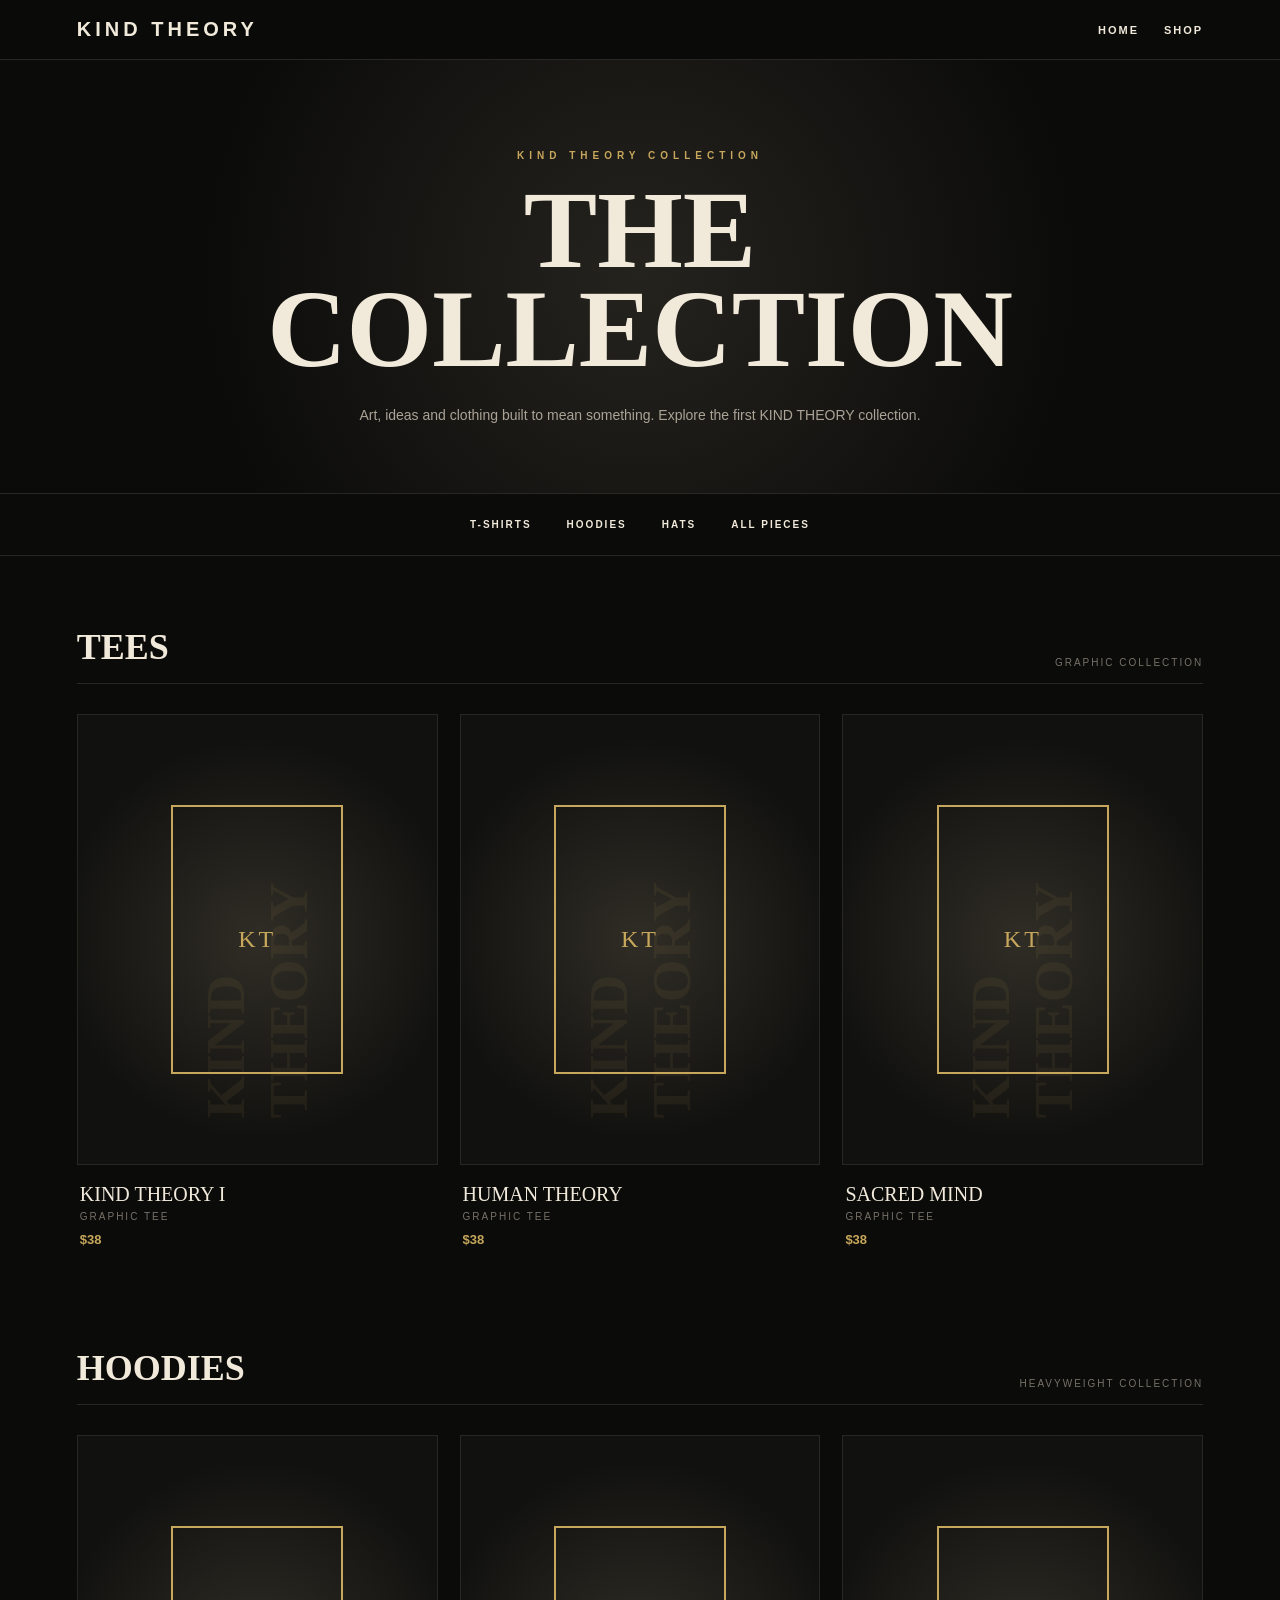
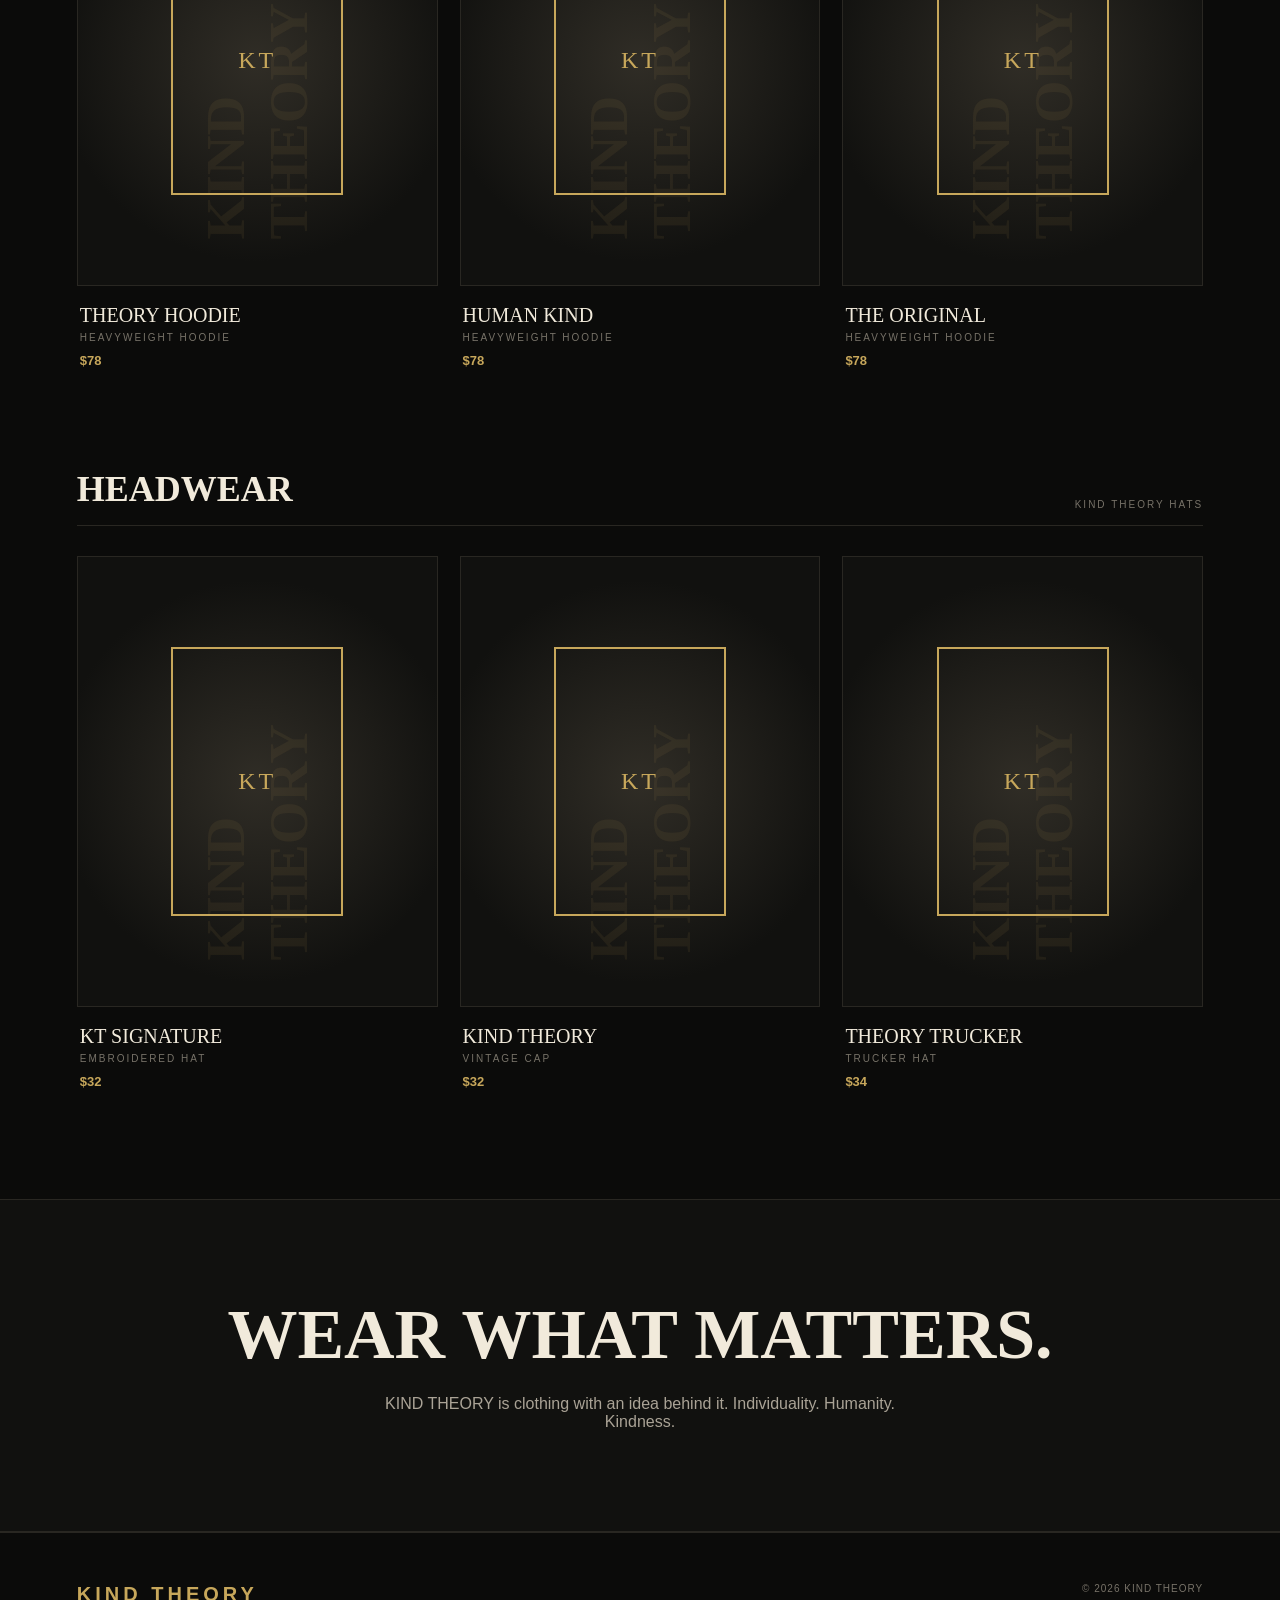
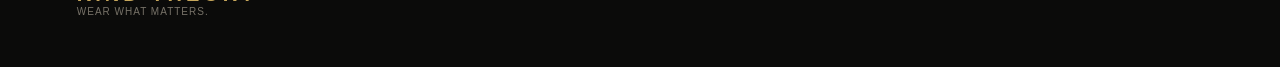
==== products.html @ f925eb09 "Create products.html" ====
<!DOCTYPE html>
<html lang="en">
<head>
  <meta charset="UTF-8">
  <meta name="viewport" content="width=device-width, initial-scale=1.0">

  <title>KIND THEORY — Shop</title>

  <style>
    * {
      box-sizing: border-box;
      margin: 0;
      padding: 0;
    }

    html {
      scroll-behavior: smooth;
    }

    body {
      background: #0b0b0a;
      color: #f1eadb;
      font-family: Arial, Helvetica, sans-serif;
    }

    a {
      color: inherit;
      text-decoration: none;
    }

    /* NAV */

    nav {
      position: sticky;
      top: 0;
      z-index: 100;
      background: rgba(11, 11, 10, 0.97);
      border-bottom: 1px solid #292722;

      display: flex;
      justify-content: space-between;
      align-items: center;

      padding: 18px 6%;
    }

    .logo {
      font-size: 20px;
      font-weight: 900;
      letter-spacing: 4px;
    }

    .nav-links {
      display: flex;
      gap: 25px;

      font-size: 11px;
      font-weight: bold;
      letter-spacing: 2px;
      text-transform: uppercase;
    }

    .nav-links a:hover {
      color: #c7a75b;
    }

    /* HEADER */

    .shop-header {
      text-align: center;
      padding: 90px 20px 65px;

      border-bottom: 1px solid #292722;

      background:
        radial-gradient(
          circle at center,
          #25231e 0%,
          #0b0b0a 65%
        );
    }

    .eyebrow {
      color: #c7a75b;
      font-size: 10px;
      font-weight: bold;
      letter-spacing: 5px;
      text-transform: uppercase;
      margin-bottom: 20px;
    }

    .shop-header h1 {
      font-family: Georgia, "Times New Roman", serif;
      font-size: clamp(55px, 10vw, 110px);
      line-height: .9;
      text-transform: uppercase;
    }

    .shop-header p {
      max-width: 600px;
      margin: 25px auto 0;

      color: #aaa396;

      font-size: 14px;
      line-height: 1.7;
    }

    /* COLLECTION NAV */

    .categories {
      display: flex;
      justify-content: center;
      gap: 35px;

      padding: 25px 20px;

      border-bottom: 1px solid #292722;

      font-size: 10px;
      font-weight: bold;
      letter-spacing: 2px;
      text-transform: uppercase;
    }

    .categories a:hover {
      color: #c7a75b;
    }

    /* PRODUCTS */

    .products-section {
      max-width: 1400px;
      margin: auto;
      padding: 70px 6%;
    }

    .section-title {
      display: flex;
      justify-content: space-between;
      align-items: end;

      margin-bottom: 30px;
      padding-bottom: 15px;

      border-bottom: 1px solid #292722;
    }

    .section-title h2 {
      font-family: Georgia, "Times New Roman", serif;
      font-size: 36px;
      text-transform: uppercase;
    }

    .section-title span {
      color: #777268;
      font-size: 10px;
      letter-spacing: 2px;
      text-transform: uppercase;
    }

    .product-grid {
      display: grid;
      grid-template-columns: repeat(3, 1fr);
      gap: 22px;
    }

    /* PRODUCT CARD */

    .product {
      display: block;
    }

    .product-image {
      aspect-ratio: 4 / 5;

      display: flex;
      align-items: center;
      justify-content: center;

      position: relative;
      overflow: hidden;

      background:
        radial-gradient(
          circle,
          #302d26 0%,
          #11110f 70%
        );

      border: 1px solid #292722;

      transition: transform .3s ease;
    }

    .product:hover .product-image {
      transform: translateY(-5px);
    }

    .product-image::after {
      content: "KIND THEORY";

      position: absolute;

      color: rgba(199, 167, 91, .08);

      font-family: Georgia, serif;
      font-size: 55px;
      font-weight: bold;

      transform: rotate(-90deg);
    }

    .placeholder {
      position: relative;
      z-index: 2;

      width: 48%;
      height: 60%;

      border: 2px solid #c7a75b;

      display: flex;
      align-items: center;
      justify-content: center;

      font-family: Georgia, serif;
      font-size: 24px;

      letter-spacing: 3px;

      color: #c7a75b;
    }

    .product-info {
      padding: 18px 3px 0;
    }

    .product-name {
      font-family: Georgia, serif;
      font-size: 20px;
      text-transform: uppercase;
    }

    .product-type {
      color: #777268;

      margin-top: 5px;

      font-size: 10px;
      letter-spacing: 2px;
      text-transform: uppercase;
    }

    .price {
      margin-top: 10px;

      color: #c7a75b;

      font-size: 13px;
      font-weight: bold;
    }

    /* BANNER */

    .statement {
      margin: 40px 0 0;

      padding: 100px 20px;

      text-align: center;

      background: #11110f;

      border-top: 1px solid #292722;
      border-bottom: 1px solid #292722;
    }

    .statement h2 {
      max-width: 900px;
      margin: auto;

      font-family: Georgia, serif;
      font-size: clamp(35px, 6vw, 70px);

      line-height: 1;

      text-transform: uppercase;
    }

    .statement p {
      max-width: 550px;
      margin: 25px auto 0;

      color: #aaa396;
    }

    /* FOOTER */

    footer {
      padding: 50px 6%;

      display: flex;
      justify-content: space-between;
      flex-wrap: wrap;
      gap: 20px;

      border-top: 1px solid #292722;
    }

    footer .logo {
      color: #c7a75b;
    }

    footer p {
      color: #777268;

      font-size: 10px;
      letter-spacing: 1px;
    }

    /* MOBILE */

    @media (max-width: 750px) {

      nav {
        padding: 16px 5%;
      }

      .logo {
        font-size: 16px;
        letter-spacing: 3px;
      }

      .nav-links {
        gap: 12px;
        font-size: 8px;
      }

      .categories {
        gap: 18px;
        font-size: 8px;
        overflow-x: auto;
        justify-content: flex-start;
        white-space: nowrap;
      }

      .product-grid {
        grid-template-columns: repeat(2, 1fr);
        gap: 12px;
      }

      .product-name {
        font-size: 15px;
      }

      .product-image {
        aspect-ratio: 3 / 4;
      }

      .placeholder {
        width: 55%;
      }

      .section-title h2 {
        font-size: 28px;
      }
    }
  </style>
</head>

<body>

  <!-- NAVIGATION -->

  <nav>

    <a href="index.html" class="logo">
      KIND THEORY
    </a>

    <div class="nav-links">
      <a href="index.html">Home</a>
      <a href="products.html">Shop</a>
    </div>

  </nav>


  <!-- SHOP HEADER -->

  <header class="shop-header">

    <div class="eyebrow">
      KIND THEORY COLLECTION
    </div>

    <h1>
      The<br>
      Collection
    </h1>

    <p>
      Art, ideas and clothing built to mean something.
      Explore the first KIND THEORY collection.
    </p>

  </header>


  <!-- CATEGORIES -->

  <div class="categories">

    <a href="#tees">T-Shirts</a>

    <a href="#hoodies">Hoodies</a>

    <a href="#hats">Hats</a>

    <a href="#all">All Pieces</a>

  </div>


  <!-- PRODUCTS -->

  <main class="products-section" id="all">

    <!-- TEES -->

    <div class="section-title" id="tees">

      <h2>Tees</h2>

      <span>Graphic Collection</span>

    </div>


    <div class="product-grid">


      <a href="#" class="product">

        <div class="product-image">

          <div class="placeholder">
            KT
          </div>

        </div>

        <div class="product-info">

          <div class="product-name">
            Kind Theory I
          </div>

          <div class="product-type">
            Graphic Tee
          </div>

          <div class="price">
            $38
          </div>

        </div>

      </a>


      <a href="#" class="product">

        <div class="product-image">

          <div class="placeholder">
            KT
          </div>

        </div>

        <div class="product-info">

          <div class="product-name">
            Human Theory
          </div>

          <div class="product-type">
            Graphic Tee
          </div>

          <div class="price">
            $38
          </div>

        </div>

      </a>


      <a href="#" class="product">

        <div class="product-image">

          <div class="placeholder">
            KT
          </div>

        </div>

        <div class="product-info">

          <div class="product-name">
            Sacred Mind
          </div>

          <div class="product-type">
            Graphic Tee
          </div>

          <div class="price">
            $38
          </div>

        </div>

      </a>

    </div>


    <!-- HOODIES -->

    <div class="section-title" id="hoodies" style="margin-top:100px;">

      <h2>Hoodies</h2>

      <span>Heavyweight Collection</span>

    </div>


    <div class="product-grid">


      <a href="#" class="product">

        <div class="product-image">

          <div class="placeholder">
            KT
          </div>

        </div>

        <div class="product-info">

          <div class="product-name">
            Theory Hoodie
          </div>

          <div class="product-type">
            Heavyweight Hoodie
          </div>

          <div class="price">
            $78
          </div>

        </div>

      </a>


      <a href="#" class="product">

        <div class="product-image">

          <div class="placeholder">
            KT
          </div>

        </div>

        <div class="product-info">

          <div class="product-name">
            Human Kind
          </div>

          <div class="product-type">
            Heavyweight Hoodie
          </div>

          <div class="price">
            $78
          </div>

        </div>

      </a>


      <a href="#" class="product">

        <div class="product-image">

          <div class="placeholder">
            KT
          </div>

        </div>

        <div class="product-info">

          <div class="product-name">
            The Original
          </div>

          <div class="product-type">
            Heavyweight Hoodie
          </div>

          <div class="price">
            $78
          </div>

        </div>

      </a>

    </div>


    <!-- HATS -->

    <div class="section-title" id="hats" style="margin-top:100px;">

      <h2>Headwear</h2>

      <span>KIND THEORY Hats</span>

    </div>


    <div class="product-grid">


      <a href="#" class="product">

        <div class="product-image">

          <div class="placeholder">
            KT
          </div>

        </div>

        <div class="product-info">

          <div class="product-name">
            KT Signature
          </div>

          <div class="product-type">
            Embroidered Hat
          </div>

          <div class="price">
            $32
          </div>

        </div>

      </a>


      <a href="#" class="product">

        <div class="product-image">

          <div class="placeholder">
            KT
          </div>

        </div>

        <div class="product-info">

          <div class="product-name">
            Kind Theory
          </div>

          <div class="product-type">
            Vintage Cap
          </div>

          <div class="price">
            $32
          </div>

        </div>

      </a>


      <a href="#" class="product">

        <div class="product-image">

          <div class="placeholder">
            KT
          </div>

        </div>

        <div class="product-info">

          <div class="product-name">
            Theory Trucker
          </div>

          <div class="product-type">
            Trucker Hat
          </div>

          <div class="price">
            $34
          </div>

        </div>

      </a>

    </div>

  </main>


  <!-- BRAND STATEMENT -->

  <section class="statement">

    <h2>
      Wear what matters.
    </h2>

    <p>
      KIND THEORY is clothing with an idea behind it.
      Individuality. Humanity. Kindness.
    </p>

  </section>


  <!-- FOOTER -->

  <footer>

    <div>

      <div class="logo">
        KIND THEORY
      </div>

      <p>
        WEAR WHAT MATTERS.
      </p>

    </div>

    <p>
      © 2026 KIND THEORY
    </p>

  </footer>

</body>
</html>
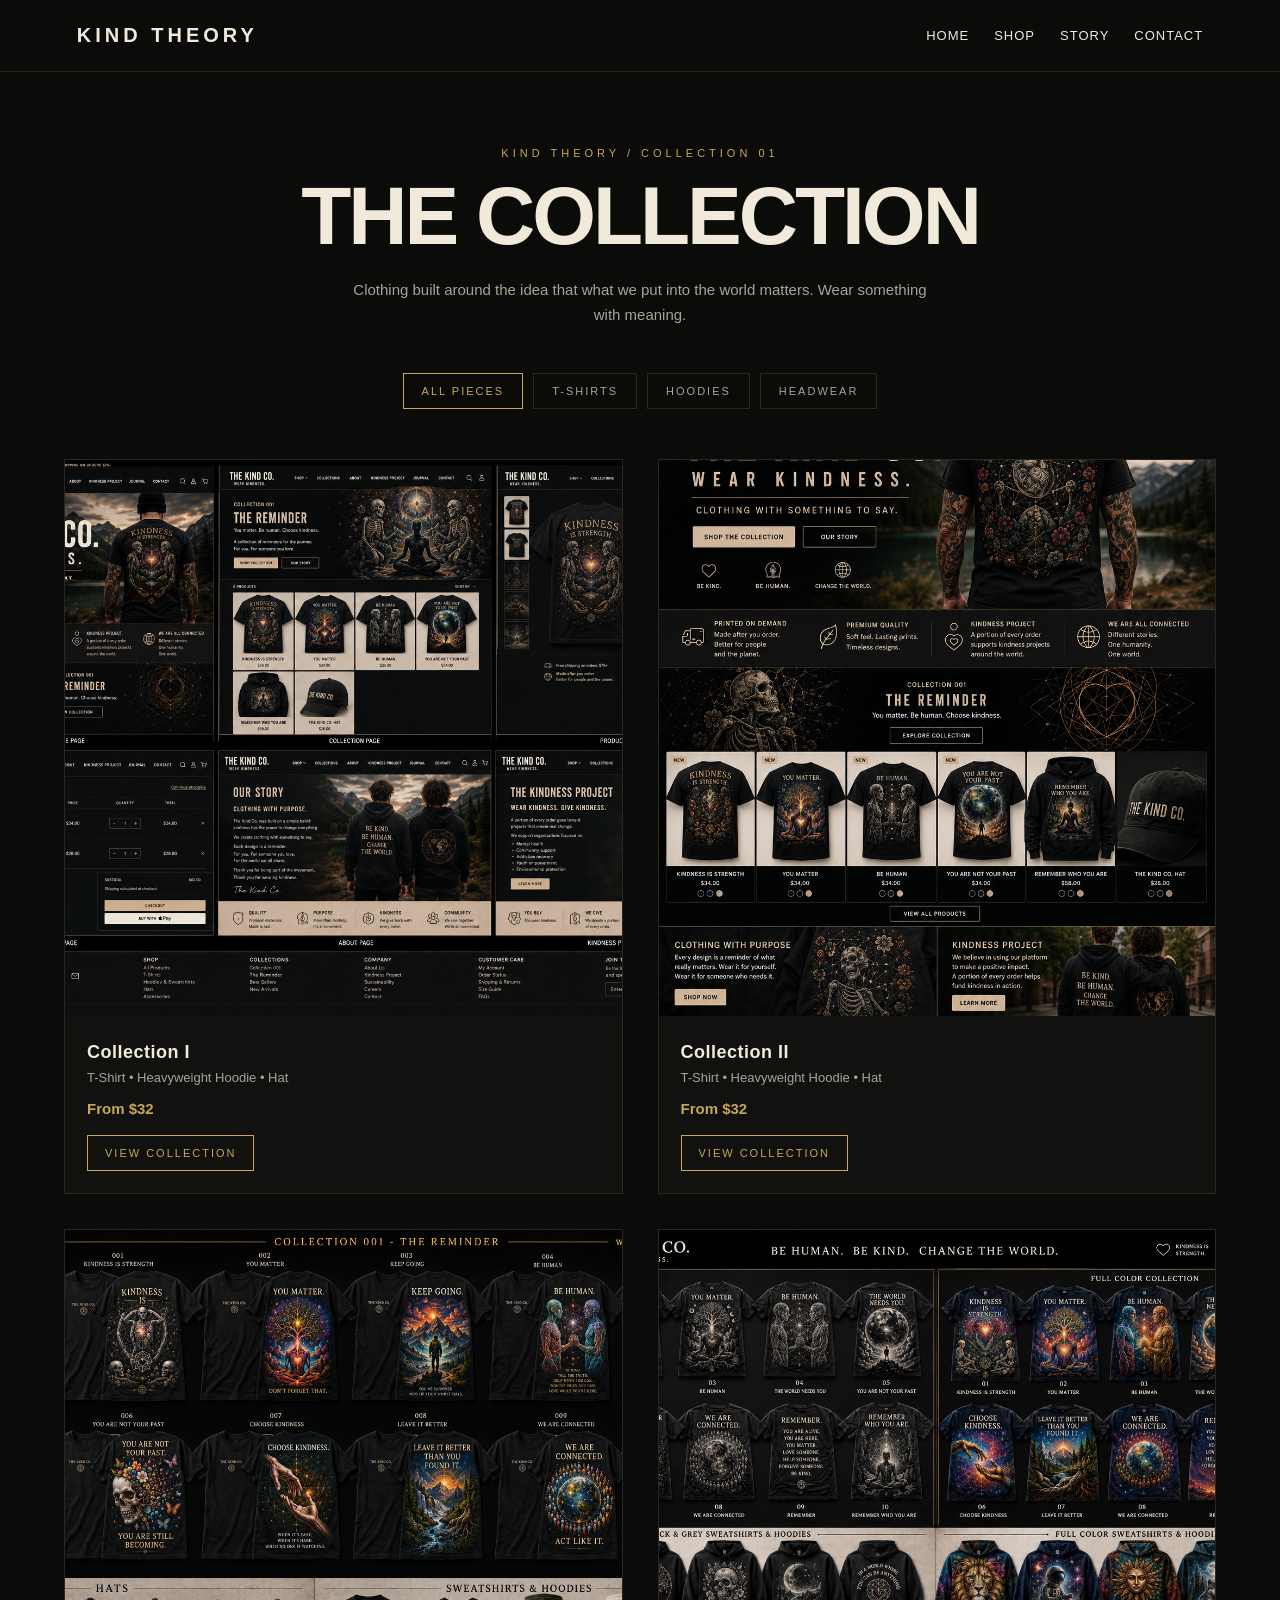
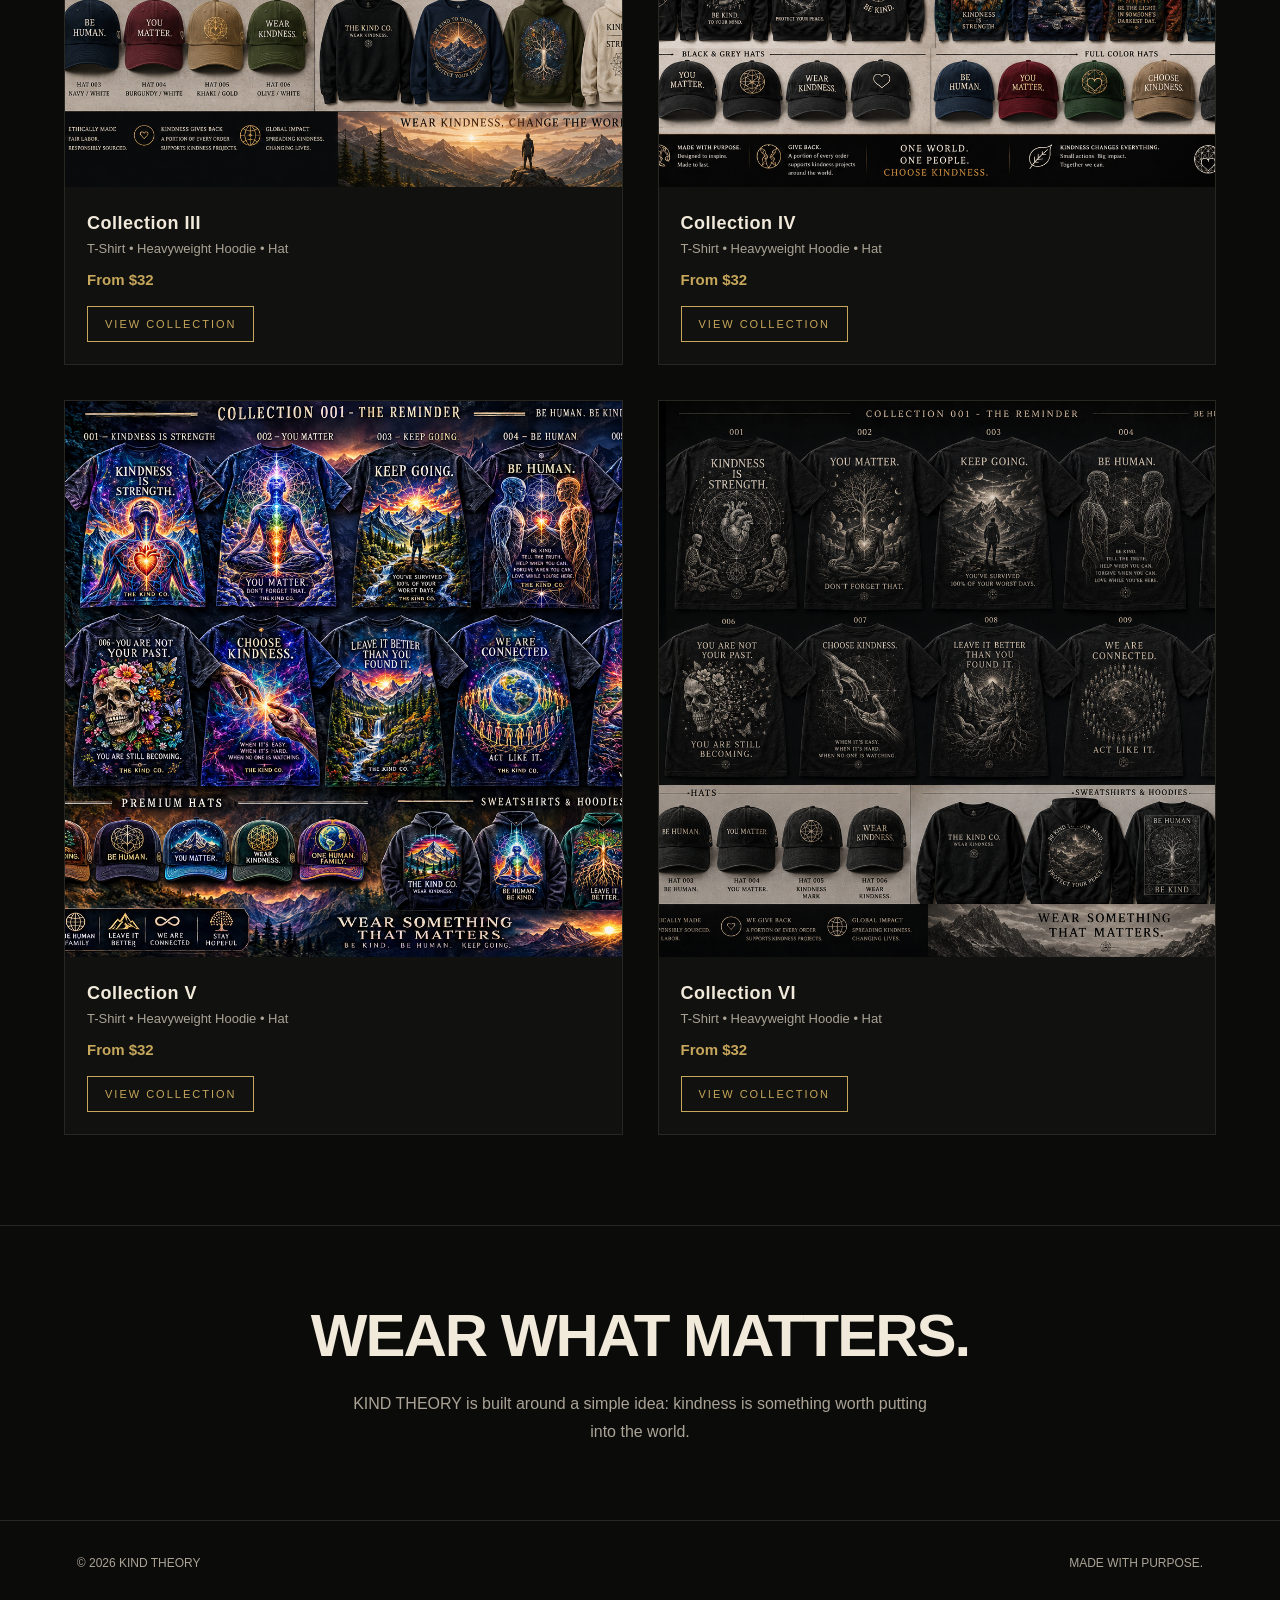
==== commit 569aaa4d: "Update products.html" ====
--- a/products.html
+++ b/products.html
@@ -3,23 +3,25 @@
 <head>
   <meta charset="UTF-8">
   <meta name="viewport" content="width=device-width, initial-scale=1.0">
-
-  <title>KIND THEORY — Shop</title>
+  <title>KIND THEORY — The Collection</title>
 
   <style>
+    :root {
+      --black: #0b0b0a;
+      --cream: #f1eadb;
+      --gold: #c7a75b;
+      --muted: #aaa396;
+      --line: #292722;
+    }
+
     * {
       box-sizing: border-box;
+    }
+
+    body {
       margin: 0;
-      padding: 0;
-    }
-
-    html {
-      scroll-behavior: smooth;
-    }
-
-    body {
-      background: #0b0b0a;
-      color: #f1eadb;
+      background: var(--black);
+      color: var(--cream);
       font-family: Arial, Helvetica, sans-serif;
     }
 
@@ -28,20 +30,13 @@
       text-decoration: none;
     }
 
-    /* NAV */
-
     nav {
-      position: sticky;
-      top: 0;
-      z-index: 100;
-      background: rgba(11, 11, 10, 0.97);
-      border-bottom: 1px solid #292722;
-
+      height: 72px;
       display: flex;
+      align-items: center;
       justify-content: space-between;
-      align-items: center;
-
-      padding: 18px 6%;
+      padding: 0 6%;
+      border-bottom: 1px solid var(--line);
     }
 
     .logo {
@@ -53,317 +48,174 @@
     .nav-links {
       display: flex;
       gap: 25px;
-
-      font-size: 11px;
-      font-weight: bold;
-      letter-spacing: 2px;
+      font-size: 13px;
+      letter-spacing: 1px;
       text-transform: uppercase;
     }
-
-    .nav-links a:hover {
-      color: #c7a75b;
-    }
-
-    /* HEADER */
 
     .shop-header {
       text-align: center;
-      padding: 90px 20px 65px;
-
-      border-bottom: 1px solid #292722;
-
-      background:
-        radial-gradient(
-          circle at center,
-          #25231e 0%,
-          #0b0b0a 65%
-        );
+      padding: 75px 20px 45px;
     }
 
     .eyebrow {
-      color: #c7a75b;
-      font-size: 10px;
-      font-weight: bold;
-      letter-spacing: 5px;
+      color: var(--gold);
+      font-size: 11px;
+      letter-spacing: 4px;
       text-transform: uppercase;
-      margin-bottom: 20px;
-    }
-
-    .shop-header h1 {
-      font-family: Georgia, "Times New Roman", serif;
-      font-size: clamp(55px, 10vw, 110px);
-      line-height: .9;
-      text-transform: uppercase;
-    }
-
-    .shop-header p {
+      margin-bottom: 18px;
+    }
+
+    h1 {
+      margin: 0;
+      font-size: clamp(42px, 9vw, 82px);
+      letter-spacing: -3px;
+      line-height: .95;
+    }
+
+    .intro {
       max-width: 600px;
-      margin: 25px auto 0;
-
-      color: #aaa396;
-
-      font-size: 14px;
+      margin: 22px auto 0;
+      color: var(--muted);
       line-height: 1.7;
-    }
-
-    /* COLLECTION NAV */
+      font-size: 15px;
+    }
 
     .categories {
       display: flex;
       justify-content: center;
-      gap: 35px;
-
-      padding: 25px 20px;
-
-      border-bottom: 1px solid #292722;
-
-      font-size: 10px;
-      font-weight: bold;
+      flex-wrap: wrap;
+      gap: 10px;
+      padding: 0 20px 50px;
+    }
+
+    .category {
+      border: 1px solid var(--line);
+      padding: 11px 18px;
+      color: var(--muted);
+      font-size: 11px;
       letter-spacing: 2px;
       text-transform: uppercase;
     }
 
-    .categories a:hover {
-      color: #c7a75b;
-    }
-
-    /* PRODUCTS */
-
-    .products-section {
-      max-width: 1400px;
+    .category.active,
+    .category:hover {
+      border-color: var(--gold);
+      color: var(--gold);
+    }
+
+    .collection {
+      width: 90%;
+      max-width: 1250px;
       margin: auto;
-      padding: 70px 6%;
-    }
-
-    .section-title {
+      display: grid;
+      grid-template-columns: repeat(2, 1fr);
+      gap: 35px;
+      padding-bottom: 90px;
+    }
+
+    .product {
+      border: 1px solid var(--line);
+      background: #11110f;
+      transition: transform .25s ease, border-color .25s ease;
+    }
+
+    .product:hover {
+      transform: translateY(-4px);
+      border-color: #514a38;
+    }
+
+    .product-image {
+      width: 100%;
+      aspect-ratio: 1 / 1;
+      object-fit: cover;
+      background: #151513;
+    }
+
+    .product-info {
+      padding: 22px;
+    }
+
+    .product-name {
+      font-size: 18px;
+      font-weight: 700;
+      letter-spacing: .5px;
+    }
+
+    .product-description {
+      color: var(--muted);
+      font-size: 13px;
+      margin-top: 7px;
+    }
+
+    .product-price {
+      color: var(--gold);
+      font-size: 15px;
+      margin-top: 15px;
+      font-weight: 700;
+    }
+
+    .view {
+      display: inline-block;
+      margin-top: 18px;
+      border: 1px solid var(--gold);
+      padding: 11px 17px;
+      color: var(--gold);
+      font-size: 11px;
+      letter-spacing: 2px;
+      text-transform: uppercase;
+    }
+
+    .statement {
+      border-top: 1px solid var(--line);
+      border-bottom: 1px solid var(--line);
+      text-align: center;
+      padding: 75px 20px;
+    }
+
+    .statement h2 {
+      margin: 0;
+      font-size: clamp(32px, 6vw, 60px);
+      letter-spacing: -2px;
+    }
+
+    .statement p {
+      color: var(--muted);
+      max-width: 600px;
+      margin: 20px auto 0;
+      line-height: 1.7;
+    }
+
+    footer {
+      padding: 35px 6%;
       display: flex;
       justify-content: space-between;
-      align-items: end;
-
-      margin-bottom: 30px;
-      padding-bottom: 15px;
-
-      border-bottom: 1px solid #292722;
-    }
-
-    .section-title h2 {
-      font-family: Georgia, "Times New Roman", serif;
-      font-size: 36px;
-      text-transform: uppercase;
-    }
-
-    .section-title span {
-      color: #777268;
-      font-size: 10px;
-      letter-spacing: 2px;
-      text-transform: uppercase;
-    }
-
-    .product-grid {
-      display: grid;
-      grid-template-columns: repeat(3, 1fr);
-      gap: 22px;
-    }
-
-    /* PRODUCT CARD */
-
-    .product {
-      display: block;
-    }
-
-    .product-image {
-      aspect-ratio: 4 / 5;
-
-      display: flex;
-      align-items: center;
-      justify-content: center;
-
-      position: relative;
-      overflow: hidden;
-
-      background:
-        radial-gradient(
-          circle,
-          #302d26 0%,
-          #11110f 70%
-        );
-
-      border: 1px solid #292722;
-
-      transition: transform .3s ease;
-    }
-
-    .product:hover .product-image {
-      transform: translateY(-5px);
-    }
-
-    .product-image::after {
-      content: "KIND THEORY";
-
-      position: absolute;
-
-      color: rgba(199, 167, 91, .08);
-
-      font-family: Georgia, serif;
-      font-size: 55px;
-      font-weight: bold;
-
-      transform: rotate(-90deg);
-    }
-
-    .placeholder {
-      position: relative;
-      z-index: 2;
-
-      width: 48%;
-      height: 60%;
-
-      border: 2px solid #c7a75b;
-
-      display: flex;
-      align-items: center;
-      justify-content: center;
-
-      font-family: Georgia, serif;
-      font-size: 24px;
-
-      letter-spacing: 3px;
-
-      color: #c7a75b;
-    }
-
-    .product-info {
-      padding: 18px 3px 0;
-    }
-
-    .product-name {
-      font-family: Georgia, serif;
-      font-size: 20px;
-      text-transform: uppercase;
-    }
-
-    .product-type {
-      color: #777268;
-
-      margin-top: 5px;
-
-      font-size: 10px;
-      letter-spacing: 2px;
-      text-transform: uppercase;
-    }
-
-    .price {
-      margin-top: 10px;
-
-      color: #c7a75b;
-
-      font-size: 13px;
-      font-weight: bold;
-    }
-
-    /* BANNER */
-
-    .statement {
-      margin: 40px 0 0;
-
-      padding: 100px 20px;
-
-      text-align: center;
-
-      background: #11110f;
-
-      border-top: 1px solid #292722;
-      border-bottom: 1px solid #292722;
-    }
-
-    .statement h2 {
-      max-width: 900px;
-      margin: auto;
-
-      font-family: Georgia, serif;
-      font-size: clamp(35px, 6vw, 70px);
-
-      line-height: 1;
-
-      text-transform: uppercase;
-    }
-
-    .statement p {
-      max-width: 550px;
-      margin: 25px auto 0;
-
-      color: #aaa396;
-    }
-
-    /* FOOTER */
-
-    footer {
-      padding: 50px 6%;
-
-      display: flex;
-      justify-content: space-between;
-      flex-wrap: wrap;
       gap: 20px;
-
-      border-top: 1px solid #292722;
-    }
-
-    footer .logo {
-      color: #c7a75b;
-    }
-
-    footer p {
-      color: #777268;
-
-      font-size: 10px;
-      letter-spacing: 1px;
-    }
-
-    /* MOBILE */
-
-    @media (max-width: 750px) {
-
+      color: var(--muted);
+      font-size: 12px;
+    }
+
+    @media (max-width: 700px) {
       nav {
-        padding: 16px 5%;
+        height: auto;
+        padding: 22px 6%;
+        flex-direction: column;
+        gap: 18px;
       }
 
-      .logo {
-        font-size: 16px;
-        letter-spacing: 3px;
+      .nav-links {
+        gap: 15px;
+        font-size: 10px;
       }
 
-      .nav-links {
-        gap: 12px;
-        font-size: 8px;
+      .collection {
+        grid-template-columns: 1fr;
+        width: 92%;
       }
 
-      .categories {
-        gap: 18px;
-        font-size: 8px;
-        overflow-x: auto;
-        justify-content: flex-start;
-        white-space: nowrap;
-      }
-
-      .product-grid {
-        grid-template-columns: repeat(2, 1fr);
-        gap: 12px;
-      }
-
-      .product-name {
-        font-size: 15px;
-      }
-
-      .product-image {
-        aspect-ratio: 3 / 4;
-      }
-
-      .placeholder {
-        width: 55%;
-      }
-
-      .section-title h2 {
-        font-size: 28px;
+      footer {
+        flex-direction: column;
+        text-align: center;
       }
     }
   </style>
@@ -371,409 +223,123 @@
 
 <body>
 
-  <!-- NAVIGATION -->
-
   <nav>
-
-    <a href="index.html" class="logo">
-      KIND THEORY
-    </a>
+    <div class="logo">KIND THEORY</div>
 
     <div class="nav-links">
       <a href="index.html">Home</a>
       <a href="products.html">Shop</a>
+      <a href="#">Story</a>
+      <a href="#">Contact</a>
     </div>
-
   </nav>
 
-
-  <!-- SHOP HEADER -->
-
   <header class="shop-header">
-
-    <div class="eyebrow">
-      KIND THEORY COLLECTION
-    </div>
-
-    <h1>
-      The<br>
-      Collection
-    </h1>
+    <div class="eyebrow">KIND THEORY / COLLECTION 01</div>
+
+    <h1>THE COLLECTION</h1>
+
+    <p class="intro">
+      Clothing built around the idea that what we put into the world matters.
+      Wear something with meaning.
+    </p>
+  </header>
+
+  <div class="categories">
+    <div class="category active">All Pieces</div>
+    <div class="category">T-Shirts</div>
+    <div class="category">Hoodies</div>
+    <div class="category">Headwear</div>
+  </div>
+
+  <main class="collection">
+
+    <article class="product">
+      <img class="product-image"
+        src="22370A0D-BCDD-4456-8B96-B6A62BE8BCB6.png"
+        alt="KIND THEORY Collection One">
+      <div class="product-info">
+        <div class="product-name">Collection I</div>
+        <div class="product-description">T-Shirt • Heavyweight Hoodie • Hat</div>
+        <div class="product-price">From $32</div>
+        <a class="view" href="#">View Collection</a>
+      </div>
+    </article>
+
+    <article class="product">
+      <img class="product-image"
+        src="65FE4AC2-0769-4F1D-94D3-4F8BF71BDB14.png"
+        alt="KIND THEORY Collection Two">
+      <div class="product-info">
+        <div class="product-name">Collection II</div>
+        <div class="product-description">T-Shirt • Heavyweight Hoodie • Hat</div>
+        <div class="product-price">From $32</div>
+        <a class="view" href="#">View Collection</a>
+      </div>
+    </article>
+
+    <article class="product">
+      <img class="product-image"
+        src="687F6618-81D1-4C05-AAE5-D9E7E2B88C11.png"
+        alt="KIND THEORY Collection Three">
+      <div class="product-info">
+        <div class="product-name">Collection III</div>
+        <div class="product-description">T-Shirt • Heavyweight Hoodie • Hat</div>
+        <div class="product-price">From $32</div>
+        <a class="view" href="#">View Collection</a>
+      </div>
+    </article>
+
+    <article class="product">
+      <img class="product-image"
+        src="A071092A-C998-4EC9-86A8-8B2B8CD1C3FD.png"
+        alt="KIND THEORY Collection Four">
+      <div class="product-info">
+        <div class="product-name">Collection IV</div>
+        <div class="product-description">T-Shirt • Heavyweight Hoodie • Hat</div>
+        <div class="product-price">From $32</div>
+        <a class="view" href="#">View Collection</a>
+      </div>
+    </article>
+
+    <article class="product">
+      <img class="product-image"
+        src="DAF91DF5-F206-4D3B-926C-0C4FDA29F6B0.png"
+        alt="KIND THEORY Collection Five">
+      <div class="product-info">
+        <div class="product-name">Collection V</div>
+        <div class="product-description">T-Shirt • Heavyweight Hoodie • Hat</div>
+        <div class="product-price">From $32</div>
+        <a class="view" href="#">View Collection</a>
+      </div>
+    </article>
+
+    <article class="product">
+      <img class="product-image"
+        src="F14AE108-23BB-4916-806F-9B20AE455D83.png"
+        alt="KIND THEORY Collection Six">
+      <div class="product-info">
+        <div class="product-name">Collection VI</div>
+        <div class="product-description">T-Shirt • Heavyweight Hoodie • Hat</div>
+        <div class="product-price">From $32</div>
+        <a class="view" href="#">View Collection</a>
+      </div>
+    </article>
+
+  </main>
+
+  <section class="statement">
+    <h2>WEAR WHAT MATTERS.</h2>
 
     <p>
-      Art, ideas and clothing built to mean something.
-      Explore the first KIND THEORY collection.
+      KIND THEORY is built around a simple idea:
+      kindness is something worth putting into the world.
     </p>
-
-  </header>
-
-
-  <!-- CATEGORIES -->
-
-  <div class="categories">
-
-    <a href="#tees">T-Shirts</a>
-
-    <a href="#hoodies">Hoodies</a>
-
-    <a href="#hats">Hats</a>
-
-    <a href="#all">All Pieces</a>
-
-  </div>
-
-
-  <!-- PRODUCTS -->
-
-  <main class="products-section" id="all">
-
-    <!-- TEES -->
-
-    <div class="section-title" id="tees">
-
-      <h2>Tees</h2>
-
-      <span>Graphic Collection</span>
-
-    </div>
-
-
-    <div class="product-grid">
-
-
-      <a href="#" class="product">
-
-        <div class="product-image">
-
-          <div class="placeholder">
-            KT
-          </div>
-
-        </div>
-
-        <div class="product-info">
-
-          <div class="product-name">
-            Kind Theory I
-          </div>
-
-          <div class="product-type">
-            Graphic Tee
-          </div>
-
-          <div class="price">
-            $38
-          </div>
-
-        </div>
-
-      </a>
-
-
-      <a href="#" class="product">
-
-        <div class="product-image">
-
-          <div class="placeholder">
-            KT
-          </div>
-
-        </div>
-
-        <div class="product-info">
-
-          <div class="product-name">
-            Human Theory
-          </div>
-
-          <div class="product-type">
-            Graphic Tee
-          </div>
-
-          <div class="price">
-            $38
-          </div>
-
-        </div>
-
-      </a>
-
-
-      <a href="#" class="product">
-
-        <div class="product-image">
-
-          <div class="placeholder">
-            KT
-          </div>
-
-        </div>
-
-        <div class="product-info">
-
-          <div class="product-name">
-            Sacred Mind
-          </div>
-
-          <div class="product-type">
-            Graphic Tee
-          </div>
-
-          <div class="price">
-            $38
-          </div>
-
-        </div>
-
-      </a>
-
-    </div>
-
-
-    <!-- HOODIES -->
-
-    <div class="section-title" id="hoodies" style="margin-top:100px;">
-
-      <h2>Hoodies</h2>
-
-      <span>Heavyweight Collection</span>
-
-    </div>
-
-
-    <div class="product-grid">
-
-
-      <a href="#" class="product">
-
-        <div class="product-image">
-
-          <div class="placeholder">
-            KT
-          </div>
-
-        </div>
-
-        <div class="product-info">
-
-          <div class="product-name">
-            Theory Hoodie
-          </div>
-
-          <div class="product-type">
-            Heavyweight Hoodie
-          </div>
-
-          <div class="price">
-            $78
-          </div>
-
-        </div>
-
-      </a>
-
-
-      <a href="#" class="product">
-
-        <div class="product-image">
-
-          <div class="placeholder">
-            KT
-          </div>
-
-        </div>
-
-        <div class="product-info">
-
-          <div class="product-name">
-            Human Kind
-          </div>
-
-          <div class="product-type">
-            Heavyweight Hoodie
-          </div>
-
-          <div class="price">
-            $78
-          </div>
-
-        </div>
-
-      </a>
-
-
-      <a href="#" class="product">
-
-        <div class="product-image">
-
-          <div class="placeholder">
-            KT
-          </div>
-
-        </div>
-
-        <div class="product-info">
-
-          <div class="product-name">
-            The Original
-          </div>
-
-          <div class="product-type">
-            Heavyweight Hoodie
-          </div>
-
-          <div class="price">
-            $78
-          </div>
-
-        </div>
-
-      </a>
-
-    </div>
-
-
-    <!-- HATS -->
-
-    <div class="section-title" id="hats" style="margin-top:100px;">
-
-      <h2>Headwear</h2>
-
-      <span>KIND THEORY Hats</span>
-
-    </div>
-
-
-    <div class="product-grid">
-
-
-      <a href="#" class="product">
-
-        <div class="product-image">
-
-          <div class="placeholder">
-            KT
-          </div>
-
-        </div>
-
-        <div class="product-info">
-
-          <div class="product-name">
-            KT Signature
-          </div>
-
-          <div class="product-type">
-            Embroidered Hat
-          </div>
-
-          <div class="price">
-            $32
-          </div>
-
-        </div>
-
-      </a>
-
-
-      <a href="#" class="product">
-
-        <div class="product-image">
-
-          <div class="placeholder">
-            KT
-          </div>
-
-        </div>
-
-        <div class="product-info">
-
-          <div class="product-name">
-            Kind Theory
-          </div>
-
-          <div class="product-type">
-            Vintage Cap
-          </div>
-
-          <div class="price">
-            $32
-          </div>
-
-        </div>
-
-      </a>
-
-
-      <a href="#" class="product">
-
-        <div class="product-image">
-
-          <div class="placeholder">
-            KT
-          </div>
-
-        </div>
-
-        <div class="product-info">
-
-          <div class="product-name">
-            Theory Trucker
-          </div>
-
-          <div class="product-type">
-            Trucker Hat
-          </div>
-
-          <div class="price">
-            $34
-          </div>
-
-        </div>
-
-      </a>
-
-    </div>
-
-  </main>
-
-
-  <!-- BRAND STATEMENT -->
-
-  <section class="statement">
-
-    <h2>
-      Wear what matters.
-    </h2>
-
-    <p>
-      KIND THEORY is clothing with an idea behind it.
-      Individuality. Humanity. Kindness.
-    </p>
-
   </section>
 
-
-  <!-- FOOTER -->
-
   <footer>
-
-    <div>
-
-      <div class="logo">
-        KIND THEORY
-      </div>
-
-      <p>
-        WEAR WHAT MATTERS.
-      </p>
-
-    </div>
-
-    <p>
-      © 2026 KIND THEORY
-    </p>
-
+    <div>© 2026 KIND THEORY</div>
+    <div>MADE WITH PURPOSE.</div>
   </footer>
 
 </body>
